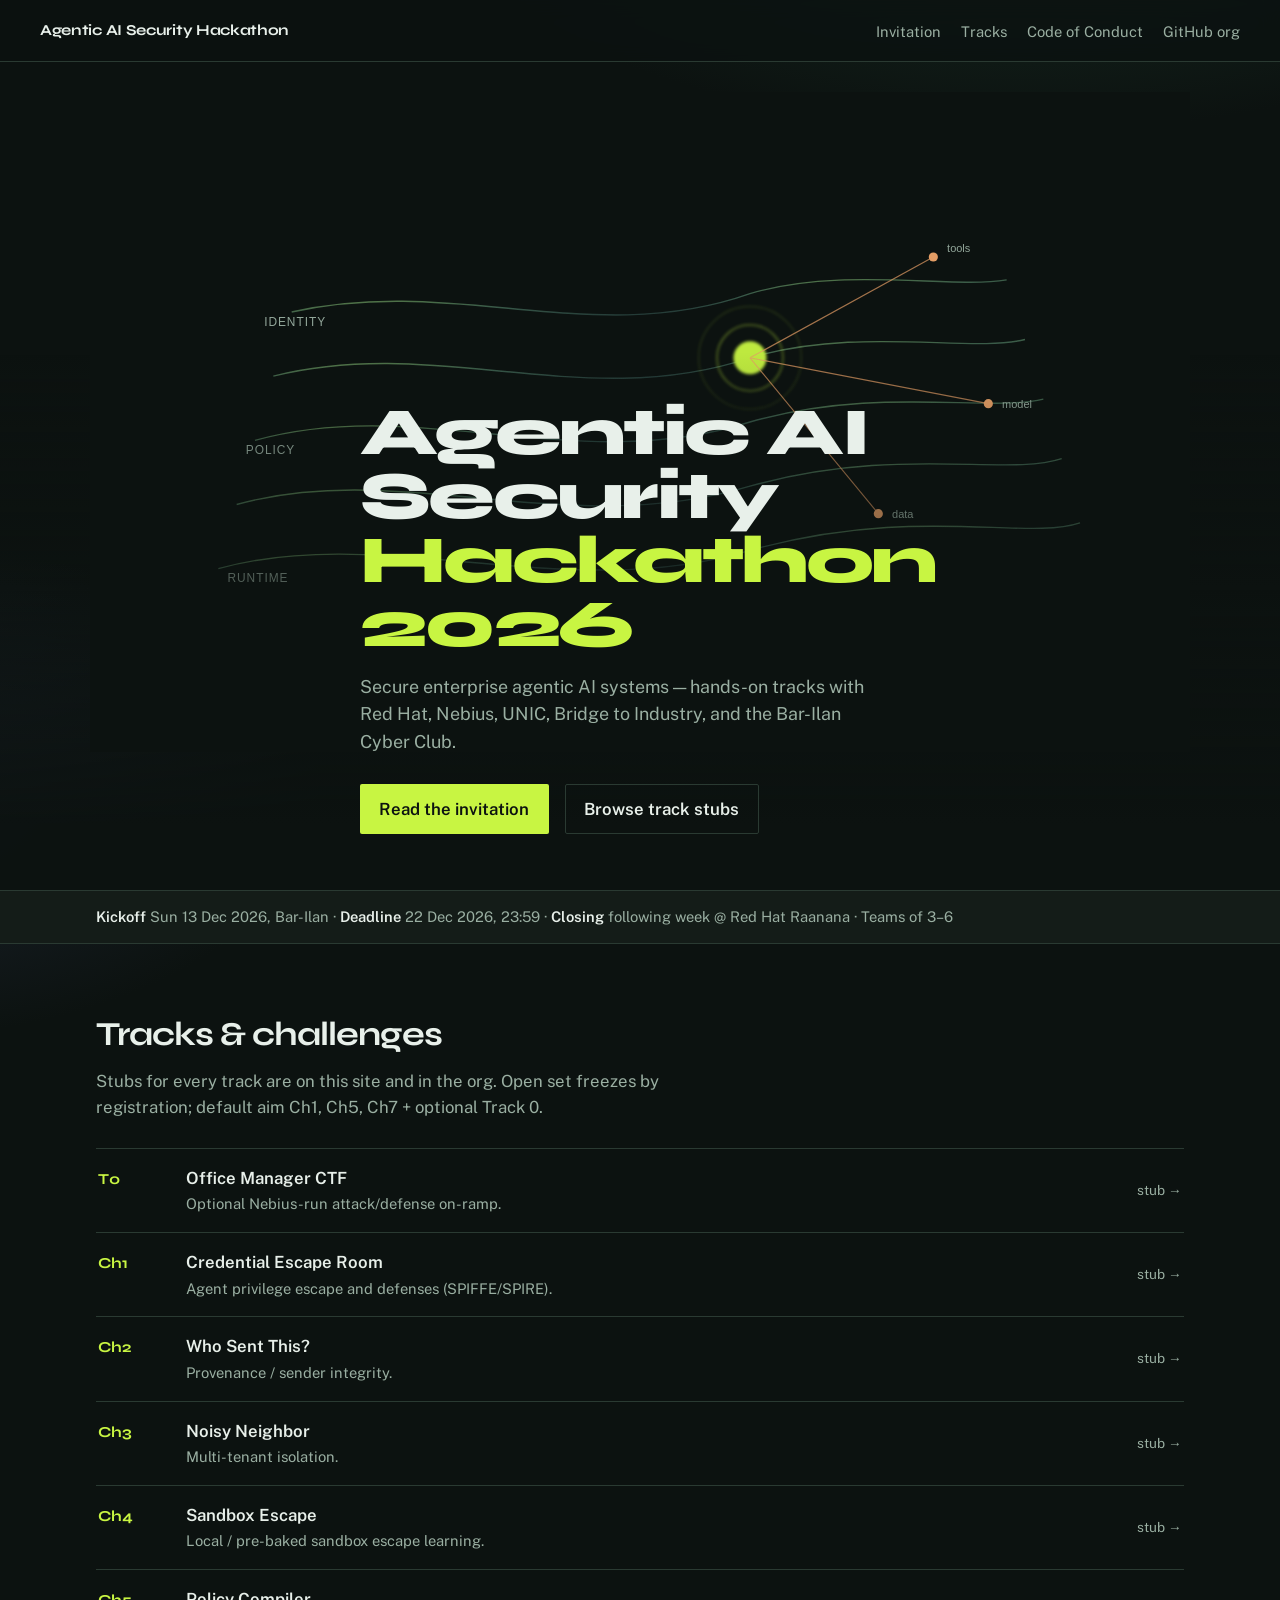
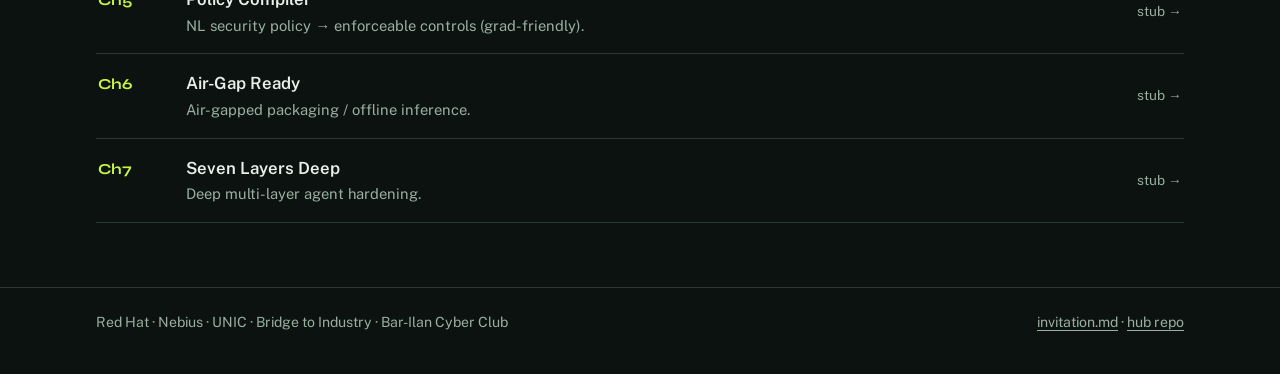
==== docs/index.html @ 709af09d "feat: add GitHub Pages landing for invite and track stubs Shareable docs/ site with invitation.md, a" ====
<!DOCTYPE html>
<html lang="en">
<head>
  <meta charset="utf-8">
  <meta name="viewport" content="width=device-width, initial-scale=1">
  <title>Agentic AI Security Hackathon 2026</title>
  <meta name="description" content="Kickoff 13 Dec 2026 · deadline 22 Dec · Red Hat + Nebius · Bar-Ilan. Invitation and challenge stubs.">
  <link rel="preconnect" href="https://fonts.googleapis.com">
  <link rel="preconnect" href="https://fonts.gstatic.com" crossorigin>
  <link href="https://fonts.googleapis.com/css2?family=Public+Sans:wght@400;600;700&family=Syne:wght@700;800&display=swap" rel="stylesheet">
  <link rel="stylesheet" href="assets/site.css">
</head>
<body>
  <nav class="site-nav" aria-label="Primary">
    <a class="brand" href="./">Agentic AI Security Hackathon</a>
    <ul class="links">
      <li><a href="invitation.html">Invitation</a></li>
      <li><a href="tracks/">Tracks</a></li>
      <li><a href="https://github.com/agentic-ai-security-il-2026/hackathon-hub/blob/main/CODE_OF_CONDUCT.md">Code of Conduct</a></li>
      <li><a href="https://github.com/agentic-ai-security-il-2026">GitHub org</a></li>
    </ul>
  </nav>

  <header class="hero">
    <div class="hero-visual" aria-hidden="true"></div>
    <div class="hero-copy wrap">
      <h1 class="hero-brand">Agentic AI<br>Security<span>Hackathon 2026</span></h1>
      <p class="hero-lead">Secure enterprise agentic AI systems — hands-on tracks with Red Hat, Nebius, UNIC, Bridge to Industry, and the Bar-Ilan Cyber Club.</p>
      <div class="cta-row">
        <a class="btn btn-primary" href="invitation.html">Read the invitation</a>
        <a class="btn btn-ghost" href="tracks/">Browse track stubs</a>
      </div>
    </div>
  </header>

  <div class="meta-strip">
    <div class="wrap">
      <strong>Kickoff</strong> Sun 13 Dec 2026, Bar-Ilan
      · <strong>Deadline</strong> 22 Dec 2026, 23:59
      · <strong>Closing</strong> following week @ Red Hat Raanana
      · Teams of 3–6
    </div>
  </div>

  <main>
    <section class="section wrap" id="tracks-preview" aria-labelledby="tracks-heading">
      <h2 id="tracks-heading">Tracks &amp; challenges</h2>
      <p class="lede">Stubs for every track are on this site and in the org. Open set freezes by registration; default aim Ch1, Ch5, Ch7 + optional Track 0.</p>
      <ul class="track-list">
        <li>
          <a href="tracks/?src=track0-office-manager.md">
            <span class="id">T0</span>
            <span>
              <span class="title">Office Manager CTF</span>
              <p class="blurb">Optional Nebius-run attack/defense on-ramp.</p>
            </span>
            <span class="go">stub →</span>
          </a>
        </li>
        <li>
          <a href="tracks/?src=starter-ch1-credential-escape.md">
            <span class="id">Ch1</span>
            <span>
              <span class="title">Credential Escape Room</span>
              <p class="blurb">Agent privilege escape and defenses (SPIFFE/SPIRE).</p>
            </span>
            <span class="go">stub →</span>
          </a>
        </li>
        <li>
          <a href="tracks/?src=starter-ch2-who-sent-this.md">
            <span class="id">Ch2</span>
            <span>
              <span class="title">Who Sent This?</span>
              <p class="blurb">Provenance / sender integrity.</p>
            </span>
            <span class="go">stub →</span>
          </a>
        </li>
        <li>
          <a href="tracks/?src=starter-ch3-noisy-neighbor.md">
            <span class="id">Ch3</span>
            <span>
              <span class="title">Noisy Neighbor</span>
              <p class="blurb">Multi-tenant isolation.</p>
            </span>
            <span class="go">stub →</span>
          </a>
        </li>
        <li>
          <a href="tracks/?src=starter-ch4-sandbox-escape.md">
            <span class="id">Ch4</span>
            <span>
              <span class="title">Sandbox Escape</span>
              <p class="blurb">Local / pre-baked sandbox escape learning.</p>
            </span>
            <span class="go">stub →</span>
          </a>
        </li>
        <li>
          <a href="tracks/?src=starter-ch5-policy-compiler.md">
            <span class="id">Ch5</span>
            <span>
              <span class="title">Policy Compiler</span>
              <p class="blurb">NL security policy → enforceable controls (grad-friendly).</p>
            </span>
            <span class="go">stub →</span>
          </a>
        </li>
        <li>
          <a href="tracks/?src=starter-ch6-air-gap-ready.md">
            <span class="id">Ch6</span>
            <span>
              <span class="title">Air-Gap Ready</span>
              <p class="blurb">Air-gapped packaging / offline inference.</p>
            </span>
            <span class="go">stub →</span>
          </a>
        </li>
        <li>
          <a href="tracks/?src=starter-ch7-seven-layers.md">
            <span class="id">Ch7</span>
            <span>
              <span class="title">Seven Layers Deep</span>
              <p class="blurb">Deep multi-layer agent hardening.</p>
            </span>
            <span class="go">stub →</span>
          </a>
        </li>
      </ul>
    </section>
  </main>

  <footer class="site-footer">
    <div class="wrap">
      <span>Red Hat · Nebius · UNIC · Bridge to Industry · Bar-Ilan Cyber Club</span>
      <span>
        <a href="invitation-en.md">invitation.md</a>
        ·
        <a href="https://github.com/agentic-ai-security-il-2026/hackathon-hub">hub repo</a>
      </span>
    </div>
  </footer>
</body>
</html>
---- docs/assets/site.css ----
:root {
  --bg: #0c1210;
  --bg-elev: #141c18;
  --ink: #e8f0ea;
  --muted: #9aafa2;
  --line: #2a3a32;
  --accent: #c8f542;
  --accent-ink: #0c1210;
  --warm: #f0a56a;
  --font-display: "Syne", "Segoe UI", sans-serif;
  --font-body: "Public Sans", "Segoe UI", sans-serif;
  --max: 68rem;
  --pad: clamp(1.25rem, 4vw, 2.5rem);
}

*,
*::before,
*::after {
  box-sizing: border-box;
}

html {
  scroll-behavior: smooth;
}

body {
  margin: 0;
  min-height: 100vh;
  font-family: var(--font-body);
  font-size: 1.05rem;
  line-height: 1.55;
  color: var(--ink);
  background:
    radial-gradient(1200px 600px at 80% -10%, #1a3328 0%, transparent 55%),
    radial-gradient(900px 500px at -10% 40%, #1c2430 0%, transparent 50%),
    var(--bg);
}

a {
  color: var(--accent);
  text-underline-offset: 0.18em;
}

a:hover {
  color: #e8ff8a;
}

img {
  max-width: 100%;
  display: block;
}

.wrap {
  width: min(var(--max), 100% - 2 * var(--pad));
  margin-inline: auto;
}

.site-nav {
  display: flex;
  flex-wrap: wrap;
  gap: 0.75rem 1.5rem;
  align-items: center;
  justify-content: space-between;
  padding: 1.1rem var(--pad);
  border-bottom: 1px solid var(--line);
  background: color-mix(in srgb, var(--bg) 82%, transparent);
  backdrop-filter: blur(10px);
  position: sticky;
  top: 0;
  z-index: 10;
}

.site-nav .brand {
  font-family: var(--font-display);
  font-weight: 700;
  letter-spacing: -0.02em;
  color: var(--ink);
  text-decoration: none;
  font-size: 0.95rem;
}

.site-nav .links {
  display: flex;
  flex-wrap: wrap;
  gap: 0.85rem 1.25rem;
  list-style: none;
  margin: 0;
  padding: 0;
}

.site-nav .links a {
  color: var(--muted);
  text-decoration: none;
  font-size: 0.92rem;
}

.site-nav .links a:hover,
.site-nav .links a[aria-current="page"] {
  color: var(--ink);
}

/* Hero: one composition */
.hero {
  position: relative;
  min-height: min(92vh, 52rem);
  display: grid;
  align-items: end;
  overflow: hidden;
  isolation: isolate;
}

.hero-visual {
  position: absolute;
  inset: 0;
  z-index: -1;
  background:
    linear-gradient(180deg, transparent 35%, var(--bg) 92%),
    url("hero.svg") center 18% / min(1100px, 140%) no-repeat;
  opacity: 0.95;
}

.hero-copy {
  padding: clamp(4rem, 12vh, 7rem) var(--pad) 3.5rem;
  max-width: 40rem;
  animation: rise 0.9s ease-out both;
}

.hero-brand {
  font-family: var(--font-display);
  font-weight: 800;
  font-size: clamp(2.4rem, 6.5vw, 4.2rem);
  line-height: 0.95;
  letter-spacing: -0.04em;
  margin: 0 0 1rem;
}

.hero-brand span {
  display: block;
  color: var(--accent);
}

.hero-lead {
  margin: 0 0 1.75rem;
  color: var(--muted);
  font-size: 1.12rem;
  max-width: 32rem;
}

.cta-row {
  display: flex;
  flex-wrap: wrap;
  gap: 0.75rem 1rem;
}

.btn {
  display: inline-flex;
  align-items: center;
  justify-content: center;
  gap: 0.4rem;
  padding: 0.7rem 1.15rem;
  border-radius: 2px;
  font-weight: 600;
  text-decoration: none;
  border: 1px solid transparent;
  transition: transform 0.2s ease, background 0.2s ease, border-color 0.2s ease;
}

.btn:hover {
  transform: translateY(-1px);
}

.btn-primary {
  background: var(--accent);
  color: var(--accent-ink);
}

.btn-primary:hover {
  color: var(--accent-ink);
  background: #e8ff8a;
}

.btn-ghost {
  border-color: var(--line);
  color: var(--ink);
  background: transparent;
}

.btn-ghost:hover {
  border-color: var(--muted);
  color: var(--ink);
}

.meta-strip {
  border-block: 1px solid var(--line);
  background: var(--bg-elev);
  padding: 0.9rem var(--pad);
  font-size: 0.92rem;
  color: var(--muted);
  animation: fade 1.1s ease-out both;
}

.meta-strip strong {
  color: var(--ink);
  font-weight: 600;
}

.section {
  padding: clamp(2.5rem, 6vw, 4rem) 0;
}

.section h2 {
  font-family: var(--font-display);
  font-size: clamp(1.6rem, 3vw, 2.1rem);
  letter-spacing: -0.03em;
  margin: 0 0 0.5rem;
}

.section .lede {
  margin: 0 0 1.75rem;
  color: var(--muted);
  max-width: 40rem;
}

.track-list {
  list-style: none;
  margin: 0;
  padding: 0;
  border-top: 1px solid var(--line);
}

.track-list li {
  border-bottom: 1px solid var(--line);
}

.track-list a {
  display: grid;
  grid-template-columns: 4.5rem 1fr auto;
  gap: 0.75rem 1rem;
  align-items: baseline;
  padding: 1rem 0.15rem;
  text-decoration: none;
  color: inherit;
  transition: background 0.2s ease;
}

.track-list a:hover {
  background: color-mix(in srgb, var(--accent) 6%, transparent);
}

.track-list .id {
  font-family: var(--font-display);
  font-weight: 700;
  color: var(--accent);
  font-size: 0.95rem;
}

.track-list .title {
  font-weight: 600;
}

.track-list .blurb {
  grid-column: 2;
  color: var(--muted);
  font-size: 0.92rem;
  margin: 0.15rem 0 0;
}

.track-list .go {
  color: var(--muted);
  font-size: 0.85rem;
  align-self: center;
}

.doc-page {
  padding: 2.5rem 0 4rem;
  animation: rise 0.55s ease-out both;
}

.doc-page .back {
  display: inline-block;
  margin-bottom: 1.25rem;
  color: var(--muted);
  text-decoration: none;
  font-size: 0.9rem;
}

.doc-page .back:hover {
  color: var(--accent);
}

#md-root {
  max-width: 46rem;
}

#md-root h1 {
  font-family: var(--font-display);
  font-size: clamp(1.8rem, 4vw, 2.6rem);
  letter-spacing: -0.03em;
  line-height: 1.1;
  margin: 0 0 1rem;
}

#md-root h2 {
  font-family: var(--font-display);
  font-size: 1.35rem;
  margin: 2rem 0 0.75rem;
  letter-spacing: -0.02em;
}

#md-root p,
#md-root li {
  color: color-mix(in srgb, var(--ink) 92%, var(--muted));
}

#md-root table {
  width: 100%;
  border-collapse: collapse;
  font-size: 0.95rem;
  margin: 1rem 0 1.5rem;
}

#md-root th,
#md-root td {
  border: 1px solid var(--line);
  padding: 0.55rem 0.7rem;
  text-align: left;
  vertical-align: top;
}

#md-root th {
  background: var(--bg-elev);
}

#md-root blockquote {
  margin: 1rem 0;
  padding: 0.6rem 1rem;
  border-left: 3px solid var(--warm);
  color: var(--muted);
  background: color-mix(in srgb, var(--warm) 8%, transparent);
}

#md-root hr {
  border: 0;
  border-top: 1px solid var(--line);
  margin: 1.75rem 0;
}

#md-root code {
  font-size: 0.9em;
  background: var(--bg-elev);
  padding: 0.1em 0.35em;
  border-radius: 2px;
}

.site-footer {
  border-top: 1px solid var(--line);
  padding: 1.5rem var(--pad) 2.5rem;
  color: var(--muted);
  font-size: 0.88rem;
}

.site-footer .wrap {
  display: flex;
  flex-wrap: wrap;
  gap: 0.75rem 1.5rem;
  justify-content: space-between;
}

.site-footer a {
  color: var(--muted);
}

.site-footer a:hover {
  color: var(--accent);
}

@keyframes rise {
  from {
    opacity: 0;
    transform: translateY(18px);
  }
  to {
    opacity: 1;
    transform: none;
  }
}

@keyframes fade {
  from {
    opacity: 0;
  }
  to {
    opacity: 1;
  }
}

@media (max-width: 640px) {
  .track-list a {
    grid-template-columns: 3.2rem 1fr;
  }

  .track-list .go {
    display: none;
  }

  .track-list .blurb {
    grid-column: 1 / -1;
  }
}
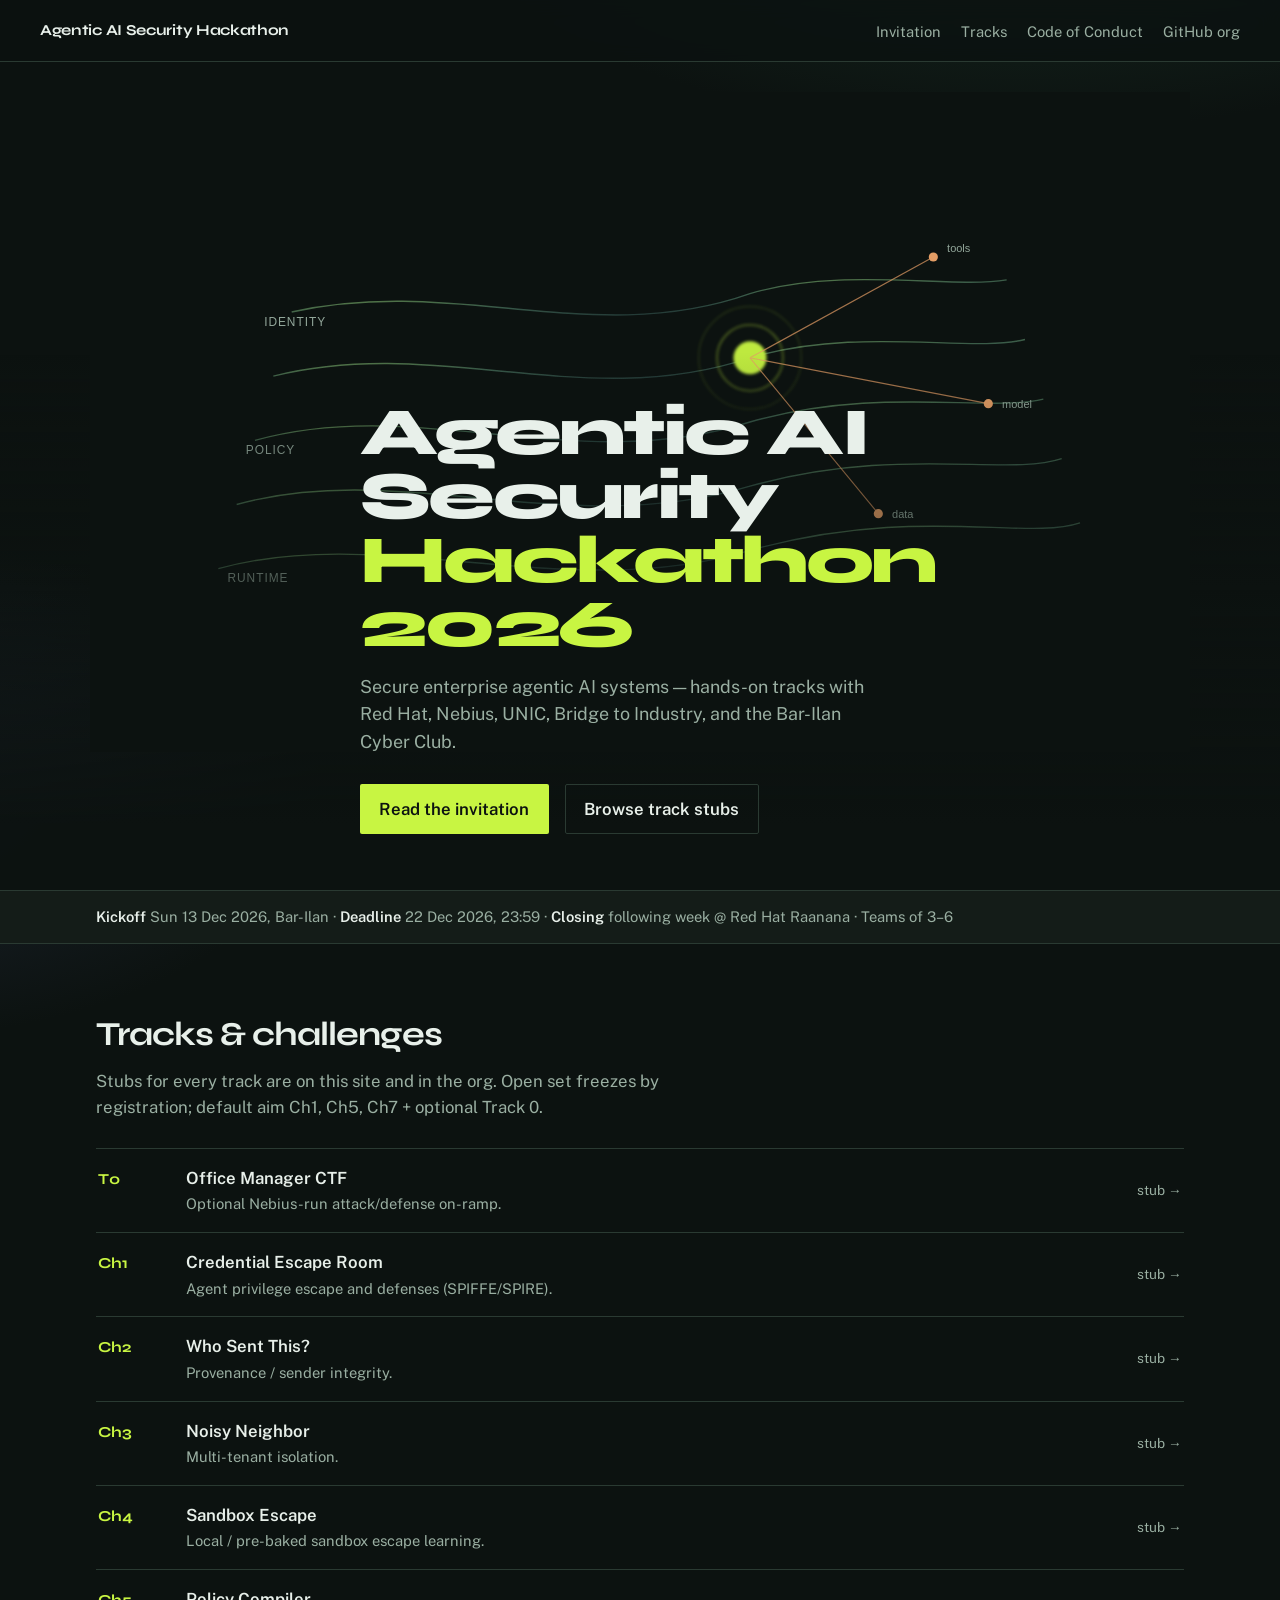
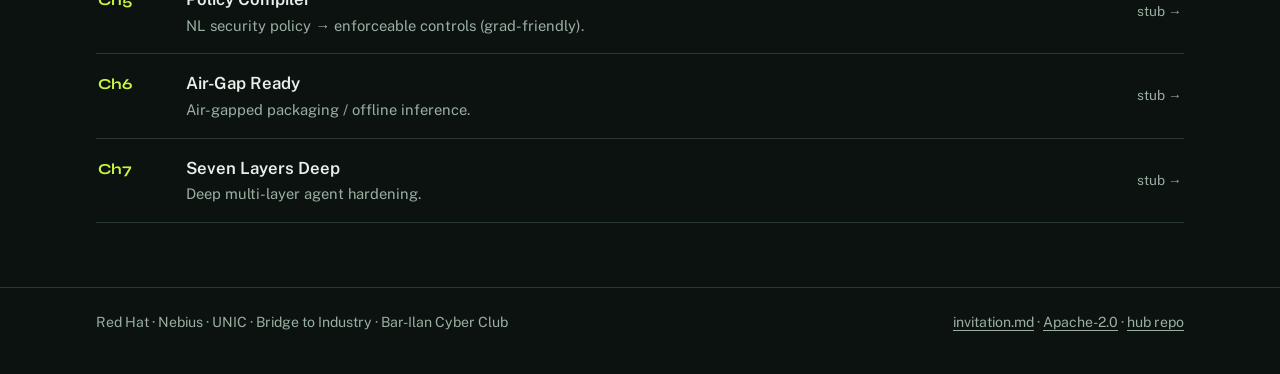
==== commit 392781ab: "chore: adopt full Apache-2.0 LICENSE for open org default" ====
--- a/docs/index.html
+++ b/docs/index.html
@@ -137,6 +137,8 @@
       <span>
         <a href="invitation-en.md">invitation.md</a>
         ·
+        <a href="https://github.com/agentic-ai-security-il-2026/hackathon-hub/blob/main/LICENSING.md">Apache-2.0</a>
+        ·
         <a href="https://github.com/agentic-ai-security-il-2026/hackathon-hub">hub repo</a>
       </span>
     </div>
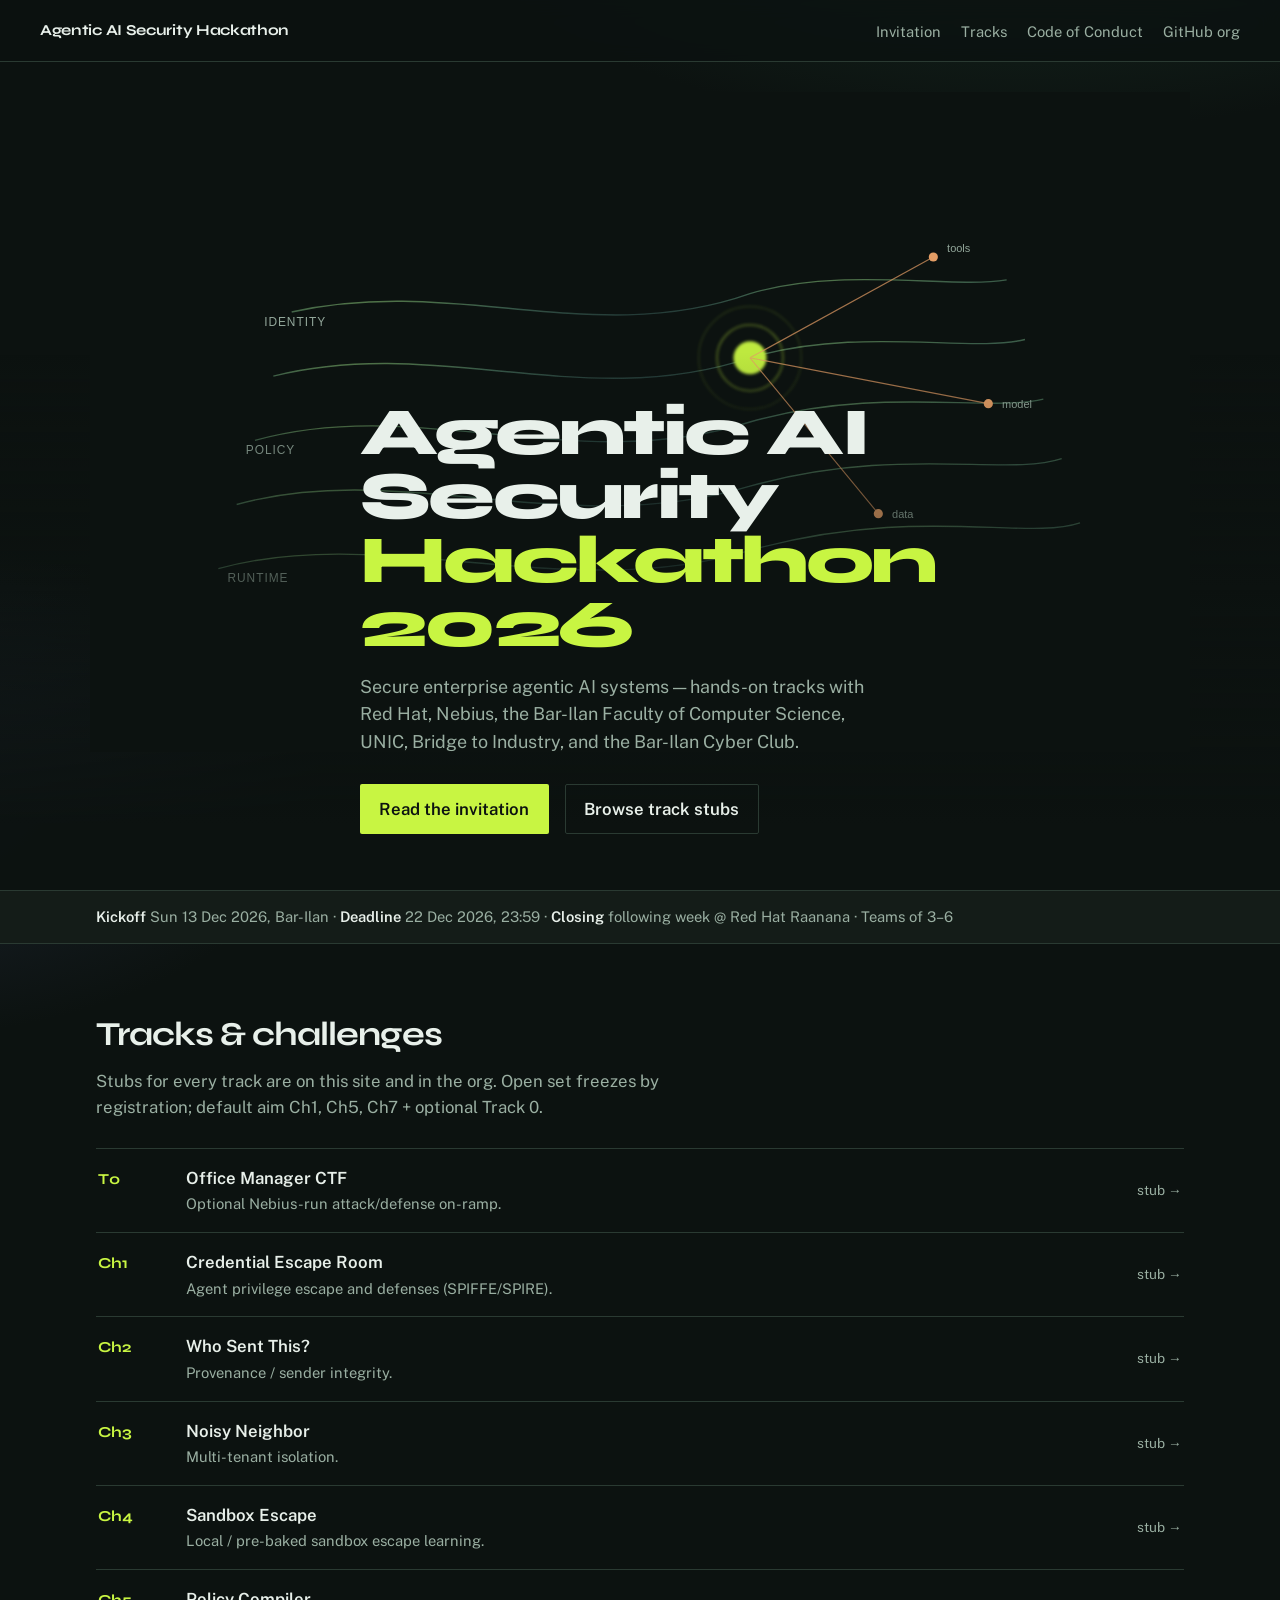
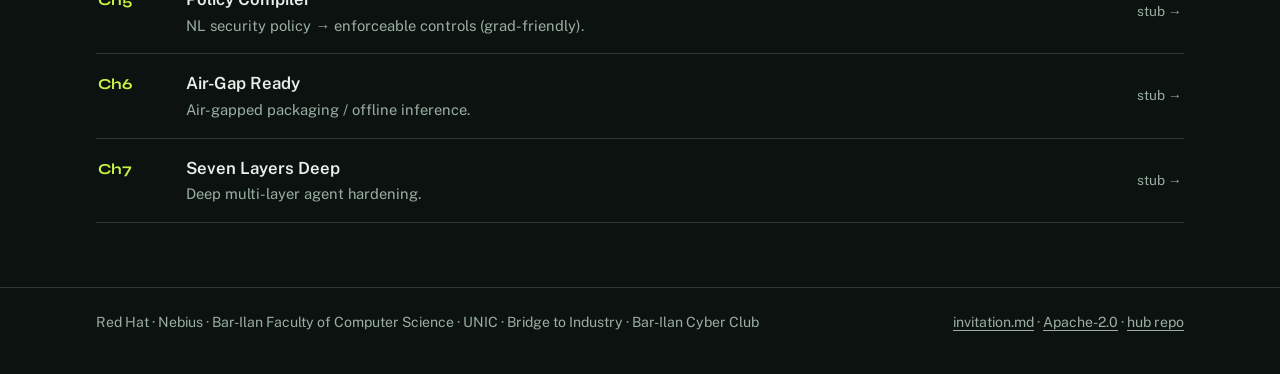
==== commit 6b5a6aec: "chore: rename org to biu-2026; add BIU CS faculty partner" ====
--- a/docs/index.html
+++ b/docs/index.html
@@ -1,147 +1,147 @@
-<!DOCTYPE html>
-<html lang="en">
-<head>
-  <meta charset="utf-8">
-  <meta name="viewport" content="width=device-width, initial-scale=1">
-  <title>Agentic AI Security Hackathon 2026</title>
-  <meta name="description" content="Kickoff 13 Dec 2026 · deadline 22 Dec · Red Hat + Nebius · Bar-Ilan. Invitation and challenge stubs.">
-  <link rel="preconnect" href="https://fonts.googleapis.com">
-  <link rel="preconnect" href="https://fonts.gstatic.com" crossorigin>
-  <link href="https://fonts.googleapis.com/css2?family=Public+Sans:wght@400;600;700&family=Syne:wght@700;800&display=swap" rel="stylesheet">
-  <link rel="stylesheet" href="assets/site.css">
-</head>
-<body>
-  <nav class="site-nav" aria-label="Primary">
-    <a class="brand" href="./">Agentic AI Security Hackathon</a>
-    <ul class="links">
-      <li><a href="invitation.html">Invitation</a></li>
-      <li><a href="tracks/">Tracks</a></li>
-      <li><a href="https://github.com/agentic-ai-security-il-2026/hackathon-hub/blob/main/CODE_OF_CONDUCT.md">Code of Conduct</a></li>
-      <li><a href="https://github.com/agentic-ai-security-il-2026">GitHub org</a></li>
-    </ul>
-  </nav>
-
-  <header class="hero">
-    <div class="hero-visual" aria-hidden="true"></div>
-    <div class="hero-copy wrap">
-      <h1 class="hero-brand">Agentic AI<br>Security<span>Hackathon 2026</span></h1>
-      <p class="hero-lead">Secure enterprise agentic AI systems — hands-on tracks with Red Hat, Nebius, UNIC, Bridge to Industry, and the Bar-Ilan Cyber Club.</p>
-      <div class="cta-row">
-        <a class="btn btn-primary" href="invitation.html">Read the invitation</a>
-        <a class="btn btn-ghost" href="tracks/">Browse track stubs</a>
-      </div>
-    </div>
-  </header>
-
-  <div class="meta-strip">
-    <div class="wrap">
-      <strong>Kickoff</strong> Sun 13 Dec 2026, Bar-Ilan
-      · <strong>Deadline</strong> 22 Dec 2026, 23:59
-      · <strong>Closing</strong> following week @ Red Hat Raanana
-      · Teams of 3–6
-    </div>
-  </div>
-
-  <main>
-    <section class="section wrap" id="tracks-preview" aria-labelledby="tracks-heading">
-      <h2 id="tracks-heading">Tracks &amp; challenges</h2>
-      <p class="lede">Stubs for every track are on this site and in the org. Open set freezes by registration; default aim Ch1, Ch5, Ch7 + optional Track 0.</p>
-      <ul class="track-list">
-        <li>
-          <a href="tracks/?src=track0-office-manager.md">
-            <span class="id">T0</span>
-            <span>
-              <span class="title">Office Manager CTF</span>
-              <p class="blurb">Optional Nebius-run attack/defense on-ramp.</p>
-            </span>
-            <span class="go">stub →</span>
-          </a>
-        </li>
-        <li>
-          <a href="tracks/?src=starter-ch1-credential-escape.md">
-            <span class="id">Ch1</span>
-            <span>
-              <span class="title">Credential Escape Room</span>
-              <p class="blurb">Agent privilege escape and defenses (SPIFFE/SPIRE).</p>
-            </span>
-            <span class="go">stub →</span>
-          </a>
-        </li>
-        <li>
-          <a href="tracks/?src=starter-ch2-who-sent-this.md">
-            <span class="id">Ch2</span>
-            <span>
-              <span class="title">Who Sent This?</span>
-              <p class="blurb">Provenance / sender integrity.</p>
-            </span>
-            <span class="go">stub →</span>
-          </a>
-        </li>
-        <li>
-          <a href="tracks/?src=starter-ch3-noisy-neighbor.md">
-            <span class="id">Ch3</span>
-            <span>
-              <span class="title">Noisy Neighbor</span>
-              <p class="blurb">Multi-tenant isolation.</p>
-            </span>
-            <span class="go">stub →</span>
-          </a>
-        </li>
-        <li>
-          <a href="tracks/?src=starter-ch4-sandbox-escape.md">
-            <span class="id">Ch4</span>
-            <span>
-              <span class="title">Sandbox Escape</span>
-              <p class="blurb">Local / pre-baked sandbox escape learning.</p>
-            </span>
-            <span class="go">stub →</span>
-          </a>
-        </li>
-        <li>
-          <a href="tracks/?src=starter-ch5-policy-compiler.md">
-            <span class="id">Ch5</span>
-            <span>
-              <span class="title">Policy Compiler</span>
-              <p class="blurb">NL security policy → enforceable controls (grad-friendly).</p>
-            </span>
-            <span class="go">stub →</span>
-          </a>
-        </li>
-        <li>
-          <a href="tracks/?src=starter-ch6-air-gap-ready.md">
-            <span class="id">Ch6</span>
-            <span>
-              <span class="title">Air-Gap Ready</span>
-              <p class="blurb">Air-gapped packaging / offline inference.</p>
-            </span>
-            <span class="go">stub →</span>
-          </a>
-        </li>
-        <li>
-          <a href="tracks/?src=starter-ch7-seven-layers.md">
-            <span class="id">Ch7</span>
-            <span>
-              <span class="title">Seven Layers Deep</span>
-              <p class="blurb">Deep multi-layer agent hardening.</p>
-            </span>
-            <span class="go">stub →</span>
-          </a>
-        </li>
-      </ul>
-    </section>
-  </main>
-
-  <footer class="site-footer">
-    <div class="wrap">
-      <span>Red Hat · Nebius · UNIC · Bridge to Industry · Bar-Ilan Cyber Club</span>
-      <span>
-        <a href="invitation-en.md">invitation.md</a>
-        ·
-        <a href="https://github.com/agentic-ai-security-il-2026/hackathon-hub/blob/main/LICENSING.md">Apache-2.0</a>
-        ·
-        <a href="https://github.com/agentic-ai-security-il-2026/hackathon-hub">hub repo</a>
-      </span>
-    </div>
-  </footer>
-</body>
-</html>
+<!DOCTYPE html>
+<html lang="en">
+<head>
+  <meta charset="utf-8">
+  <meta name="viewport" content="width=device-width, initial-scale=1">
+  <title>Agentic AI Security Hackathon 2026</title>
+  <meta name="description" content="Kickoff 13 Dec 2026 · deadline 22 Dec · Red Hat + Nebius · Bar-Ilan. Invitation and challenge stubs.">
+  <link rel="preconnect" href="https://fonts.googleapis.com">
+  <link rel="preconnect" href="https://fonts.gstatic.com" crossorigin>
+  <link href="https://fonts.googleapis.com/css2?family=Public+Sans:wght@400;600;700&family=Syne:wght@700;800&display=swap" rel="stylesheet">
+  <link rel="stylesheet" href="assets/site.css">
+</head>
+<body>
+  <nav class="site-nav" aria-label="Primary">
+    <a class="brand" href="./">Agentic AI Security Hackathon</a>
+    <ul class="links">
+      <li><a href="invitation.html">Invitation</a></li>
+      <li><a href="tracks/">Tracks</a></li>
+      <li><a href="https://github.com/agentic-ai-security-biu-2026/hackathon-hub/blob/main/CODE_OF_CONDUCT.md">Code of Conduct</a></li>
+      <li><a href="https://github.com/agentic-ai-security-biu-2026">GitHub org</a></li>
+    </ul>
+  </nav>
+
+  <header class="hero">
+    <div class="hero-visual" aria-hidden="true"></div>
+    <div class="hero-copy wrap">
+      <h1 class="hero-brand">Agentic AI<br>Security<span>Hackathon 2026</span></h1>
+      <p class="hero-lead">Secure enterprise agentic AI systems — hands-on tracks with Red Hat, Nebius, the Bar-Ilan Faculty of Computer Science, UNIC, Bridge to Industry, and the Bar-Ilan Cyber Club.</p>
+      <div class="cta-row">
+        <a class="btn btn-primary" href="invitation.html">Read the invitation</a>
+        <a class="btn btn-ghost" href="tracks/">Browse track stubs</a>
+      </div>
+    </div>
+  </header>
+
+  <div class="meta-strip">
+    <div class="wrap">
+      <strong>Kickoff</strong> Sun 13 Dec 2026, Bar-Ilan
+      · <strong>Deadline</strong> 22 Dec 2026, 23:59
+      · <strong>Closing</strong> following week @ Red Hat Raanana
+      · Teams of 3–6
+    </div>
+  </div>
+
+  <main>
+    <section class="section wrap" id="tracks-preview" aria-labelledby="tracks-heading">
+      <h2 id="tracks-heading">Tracks &amp; challenges</h2>
+      <p class="lede">Stubs for every track are on this site and in the org. Open set freezes by registration; default aim Ch1, Ch5, Ch7 + optional Track 0.</p>
+      <ul class="track-list">
+        <li>
+          <a href="tracks/?src=track0-office-manager.md">
+            <span class="id">T0</span>
+            <span>
+              <span class="title">Office Manager CTF</span>
+              <p class="blurb">Optional Nebius-run attack/defense on-ramp.</p>
+            </span>
+            <span class="go">stub →</span>
+          </a>
+        </li>
+        <li>
+          <a href="tracks/?src=starter-ch1-credential-escape.md">
+            <span class="id">Ch1</span>
+            <span>
+              <span class="title">Credential Escape Room</span>
+              <p class="blurb">Agent privilege escape and defenses (SPIFFE/SPIRE).</p>
+            </span>
+            <span class="go">stub →</span>
+          </a>
+        </li>
+        <li>
+          <a href="tracks/?src=starter-ch2-who-sent-this.md">
+            <span class="id">Ch2</span>
+            <span>
+              <span class="title">Who Sent This?</span>
+              <p class="blurb">Provenance / sender integrity.</p>
+            </span>
+            <span class="go">stub →</span>
+          </a>
+        </li>
+        <li>
+          <a href="tracks/?src=starter-ch3-noisy-neighbor.md">
+            <span class="id">Ch3</span>
+            <span>
+              <span class="title">Noisy Neighbor</span>
+              <p class="blurb">Multi-tenant isolation.</p>
+            </span>
+            <span class="go">stub →</span>
+          </a>
+        </li>
+        <li>
+          <a href="tracks/?src=starter-ch4-sandbox-escape.md">
+            <span class="id">Ch4</span>
+            <span>
+              <span class="title">Sandbox Escape</span>
+              <p class="blurb">Local / pre-baked sandbox escape learning.</p>
+            </span>
+            <span class="go">stub →</span>
+          </a>
+        </li>
+        <li>
+          <a href="tracks/?src=starter-ch5-policy-compiler.md">
+            <span class="id">Ch5</span>
+            <span>
+              <span class="title">Policy Compiler</span>
+              <p class="blurb">NL security policy → enforceable controls (grad-friendly).</p>
+            </span>
+            <span class="go">stub →</span>
+          </a>
+        </li>
+        <li>
+          <a href="tracks/?src=starter-ch6-air-gap-ready.md">
+            <span class="id">Ch6</span>
+            <span>
+              <span class="title">Air-Gap Ready</span>
+              <p class="blurb">Air-gapped packaging / offline inference.</p>
+            </span>
+            <span class="go">stub →</span>
+          </a>
+        </li>
+        <li>
+          <a href="tracks/?src=starter-ch7-seven-layers.md">
+            <span class="id">Ch7</span>
+            <span>
+              <span class="title">Seven Layers Deep</span>
+              <p class="blurb">Deep multi-layer agent hardening.</p>
+            </span>
+            <span class="go">stub →</span>
+          </a>
+        </li>
+      </ul>
+    </section>
+  </main>
+
+  <footer class="site-footer">
+    <div class="wrap">
+      <span>Red Hat · Nebius · Bar-Ilan Faculty of Computer Science · UNIC · Bridge to Industry · Bar-Ilan Cyber Club</span>
+      <span>
+        <a href="invitation-en.md">invitation.md</a>
+        ·
+        <a href="https://github.com/agentic-ai-security-biu-2026/hackathon-hub/blob/main/LICENSING.md">Apache-2.0</a>
+        ·
+        <a href="https://github.com/agentic-ai-security-biu-2026/hackathon-hub">hub repo</a>
+      </span>
+    </div>
+  </footer>
+</body>
+</html>
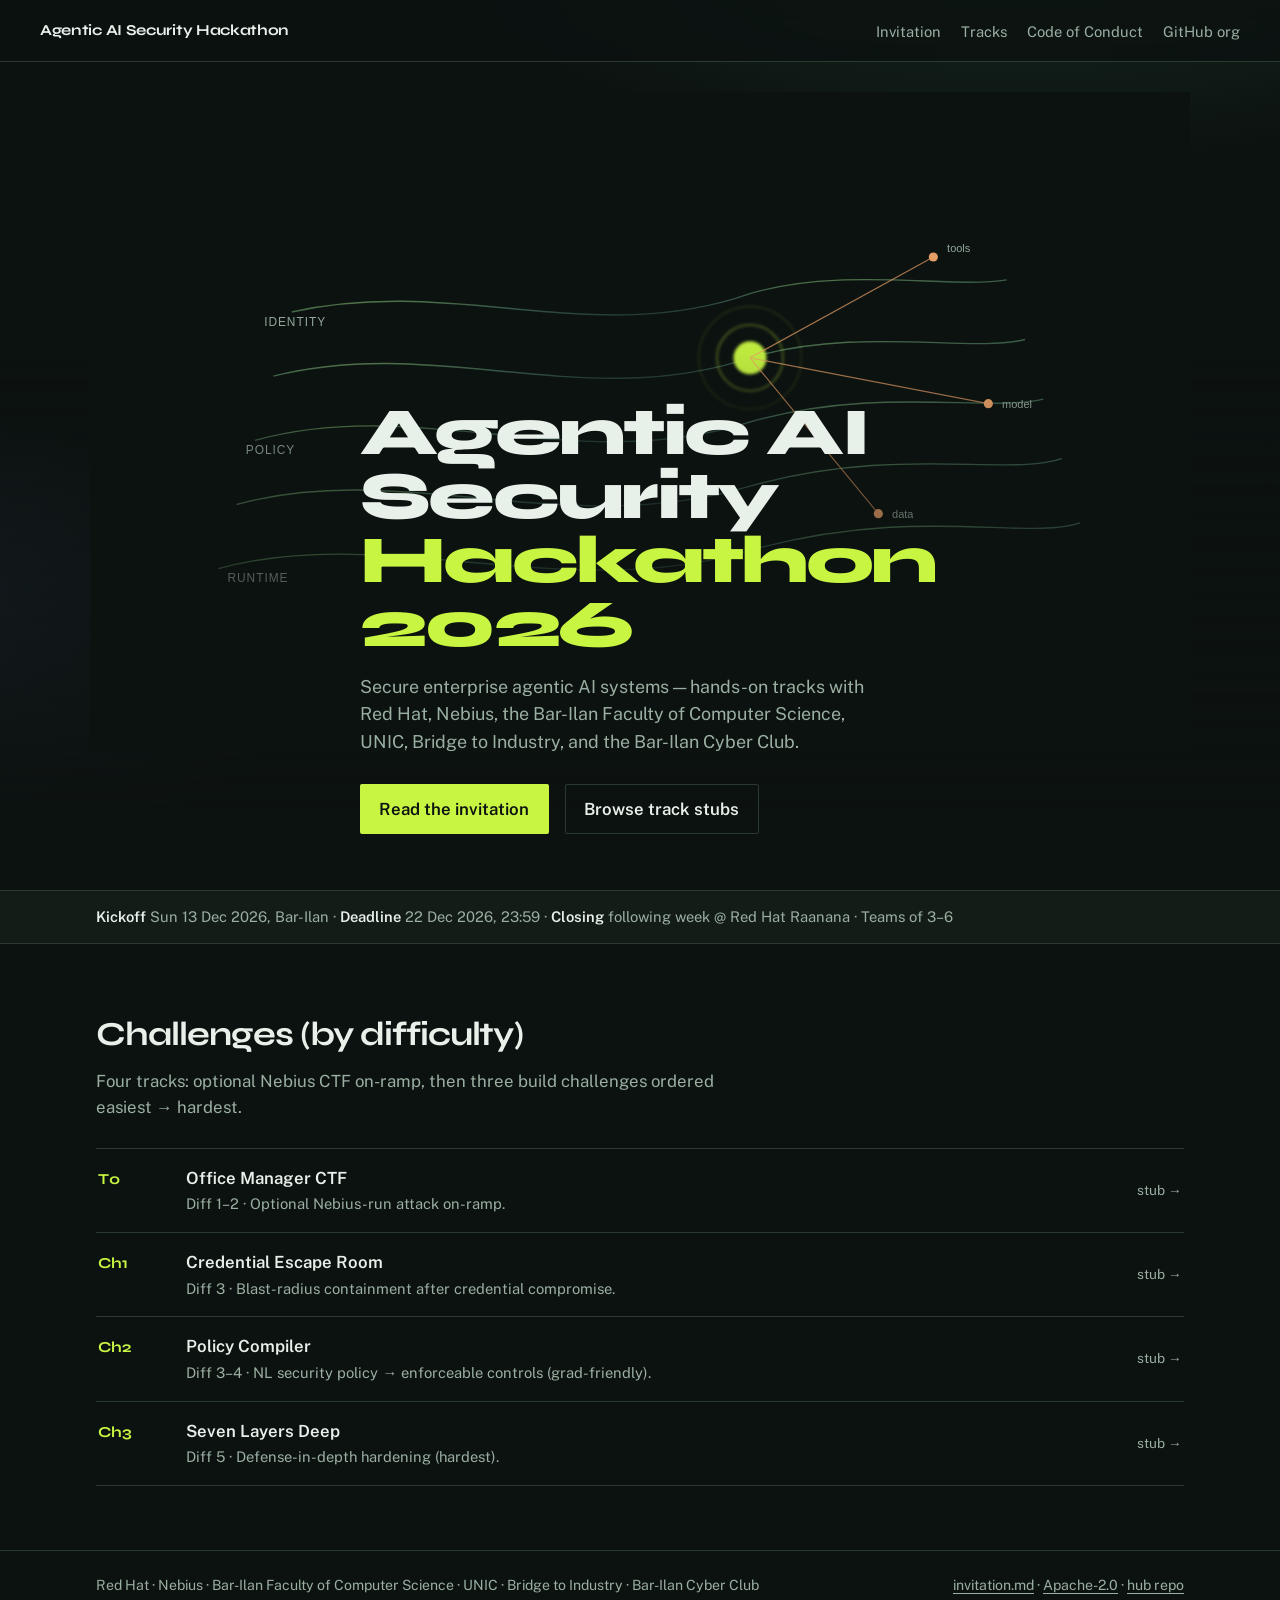
==== commit bc35ef8b: "chore: keep four challenges; renumber by difficulty (T0, Ch1–Ch3)" ====
--- a/docs/index.html
+++ b/docs/index.html
@@ -44,15 +44,15 @@
 
   <main>
     <section class="section wrap" id="tracks-preview" aria-labelledby="tracks-heading">
-      <h2 id="tracks-heading">Tracks &amp; challenges</h2>
-      <p class="lede">Stubs for every track are on this site and in the org. Open set freezes by registration; default aim Ch1, Ch5, Ch7 + optional Track 0.</p>
+      <h2 id="tracks-heading">Challenges (by difficulty)</h2>
+      <p class="lede">Four tracks: optional Nebius CTF on-ramp, then three build challenges ordered easiest → hardest.</p>
       <ul class="track-list">
         <li>
           <a href="tracks/?src=track0-office-manager.md">
             <span class="id">T0</span>
             <span>
               <span class="title">Office Manager CTF</span>
-              <p class="blurb">Optional Nebius-run attack/defense on-ramp.</p>
+              <p class="blurb">Diff 1–2 · Optional Nebius-run attack on-ramp.</p>
             </span>
             <span class="go">stub →</span>
           </a>
@@ -62,67 +62,27 @@
             <span class="id">Ch1</span>
             <span>
               <span class="title">Credential Escape Room</span>
-              <p class="blurb">Agent privilege escape and defenses (SPIFFE/SPIRE).</p>
+              <p class="blurb">Diff 3 · Blast-radius containment after credential compromise.</p>
             </span>
             <span class="go">stub →</span>
           </a>
         </li>
         <li>
-          <a href="tracks/?src=starter-ch2-who-sent-this.md">
+          <a href="tracks/?src=starter-ch2-policy-compiler.md">
             <span class="id">Ch2</span>
             <span>
-              <span class="title">Who Sent This?</span>
-              <p class="blurb">Provenance / sender integrity.</p>
+              <span class="title">Policy Compiler</span>
+              <p class="blurb">Diff 3–4 · NL security policy → enforceable controls (grad-friendly).</p>
             </span>
             <span class="go">stub →</span>
           </a>
         </li>
         <li>
-          <a href="tracks/?src=starter-ch3-noisy-neighbor.md">
+          <a href="tracks/?src=starter-ch3-seven-layers.md">
             <span class="id">Ch3</span>
             <span>
-              <span class="title">Noisy Neighbor</span>
-              <p class="blurb">Multi-tenant isolation.</p>
-            </span>
-            <span class="go">stub →</span>
-          </a>
-        </li>
-        <li>
-          <a href="tracks/?src=starter-ch4-sandbox-escape.md">
-            <span class="id">Ch4</span>
-            <span>
-              <span class="title">Sandbox Escape</span>
-              <p class="blurb">Local / pre-baked sandbox escape learning.</p>
-            </span>
-            <span class="go">stub →</span>
-          </a>
-        </li>
-        <li>
-          <a href="tracks/?src=starter-ch5-policy-compiler.md">
-            <span class="id">Ch5</span>
-            <span>
-              <span class="title">Policy Compiler</span>
-              <p class="blurb">NL security policy → enforceable controls (grad-friendly).</p>
-            </span>
-            <span class="go">stub →</span>
-          </a>
-        </li>
-        <li>
-          <a href="tracks/?src=starter-ch6-air-gap-ready.md">
-            <span class="id">Ch6</span>
-            <span>
-              <span class="title">Air-Gap Ready</span>
-              <p class="blurb">Air-gapped packaging / offline inference.</p>
-            </span>
-            <span class="go">stub →</span>
-          </a>
-        </li>
-        <li>
-          <a href="tracks/?src=starter-ch7-seven-layers.md">
-            <span class="id">Ch7</span>
-            <span>
               <span class="title">Seven Layers Deep</span>
-              <p class="blurb">Deep multi-layer agent hardening.</p>
+              <p class="blurb">Diff 5 · Defense-in-depth hardening (hardest).</p>
             </span>
             <span class="go">stub →</span>
           </a>
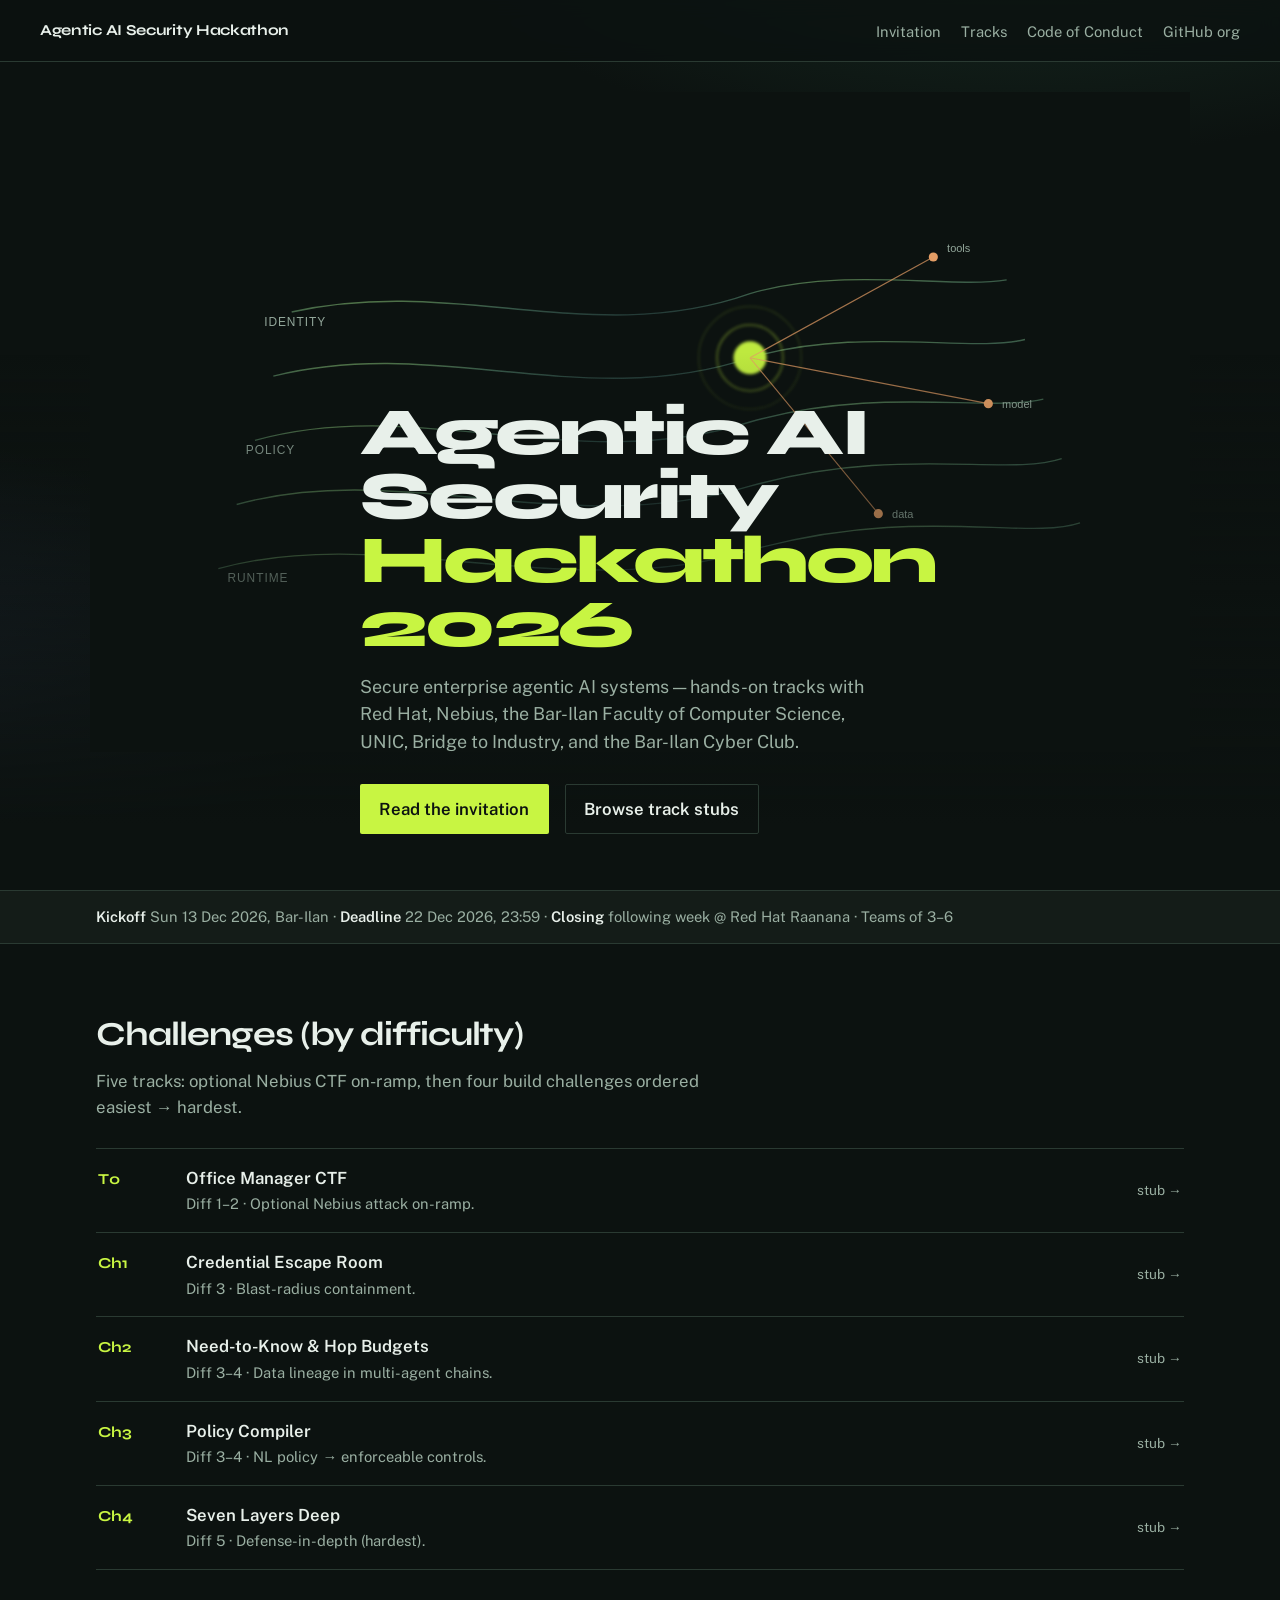
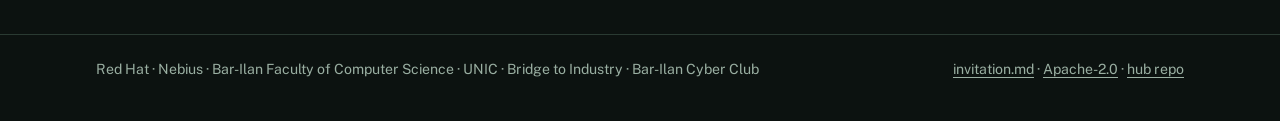
==== commit ff7b84dd: "docs: five-challenge set with hop-budgets; hub mirrors" ====
--- a/docs/index.html
+++ b/docs/index.html
@@ -45,14 +45,14 @@
   <main>
     <section class="section wrap" id="tracks-preview" aria-labelledby="tracks-heading">
       <h2 id="tracks-heading">Challenges (by difficulty)</h2>
-      <p class="lede">Four tracks: optional Nebius CTF on-ramp, then three build challenges ordered easiest → hardest.</p>
+      <p class="lede">Five tracks: optional Nebius CTF on-ramp, then four build challenges ordered easiest → hardest.</p>
       <ul class="track-list">
         <li>
           <a href="tracks/?src=track0-office-manager.md">
             <span class="id">T0</span>
             <span>
               <span class="title">Office Manager CTF</span>
-              <p class="blurb">Diff 1–2 · Optional Nebius-run attack on-ramp.</p>
+              <p class="blurb">Diff 1–2 · Optional Nebius attack on-ramp.</p>
             </span>
             <span class="go">stub →</span>
           </a>
@@ -62,27 +62,37 @@
             <span class="id">Ch1</span>
             <span>
               <span class="title">Credential Escape Room</span>
-              <p class="blurb">Diff 3 · Blast-radius containment after credential compromise.</p>
+              <p class="blurb">Diff 3 · Blast-radius containment.</p>
             </span>
             <span class="go">stub →</span>
           </a>
         </li>
         <li>
-          <a href="tracks/?src=starter-ch2-policy-compiler.md">
+          <a href="tracks/?src=starter-ch2-hop-budgets.md">
             <span class="id">Ch2</span>
             <span>
-              <span class="title">Policy Compiler</span>
-              <p class="blurb">Diff 3–4 · NL security policy → enforceable controls (grad-friendly).</p>
+              <span class="title">Need-to-Know &amp; Hop Budgets</span>
+              <p class="blurb">Diff 3–4 · Data lineage in multi-agent chains.</p>
             </span>
             <span class="go">stub →</span>
           </a>
         </li>
         <li>
-          <a href="tracks/?src=starter-ch3-seven-layers.md">
+          <a href="tracks/?src=starter-ch3-policy-compiler.md">
             <span class="id">Ch3</span>
             <span>
+              <span class="title">Policy Compiler</span>
+              <p class="blurb">Diff 3–4 · NL policy → enforceable controls.</p>
+            </span>
+            <span class="go">stub →</span>
+          </a>
+        </li>
+        <li>
+          <a href="tracks/?src=starter-ch4-seven-layers.md">
+            <span class="id">Ch4</span>
+            <span>
               <span class="title">Seven Layers Deep</span>
-              <p class="blurb">Diff 5 · Defense-in-depth hardening (hardest).</p>
+              <p class="blurb">Diff 5 · Defense-in-depth (hardest).</p>
             </span>
             <span class="go">stub →</span>
           </a>
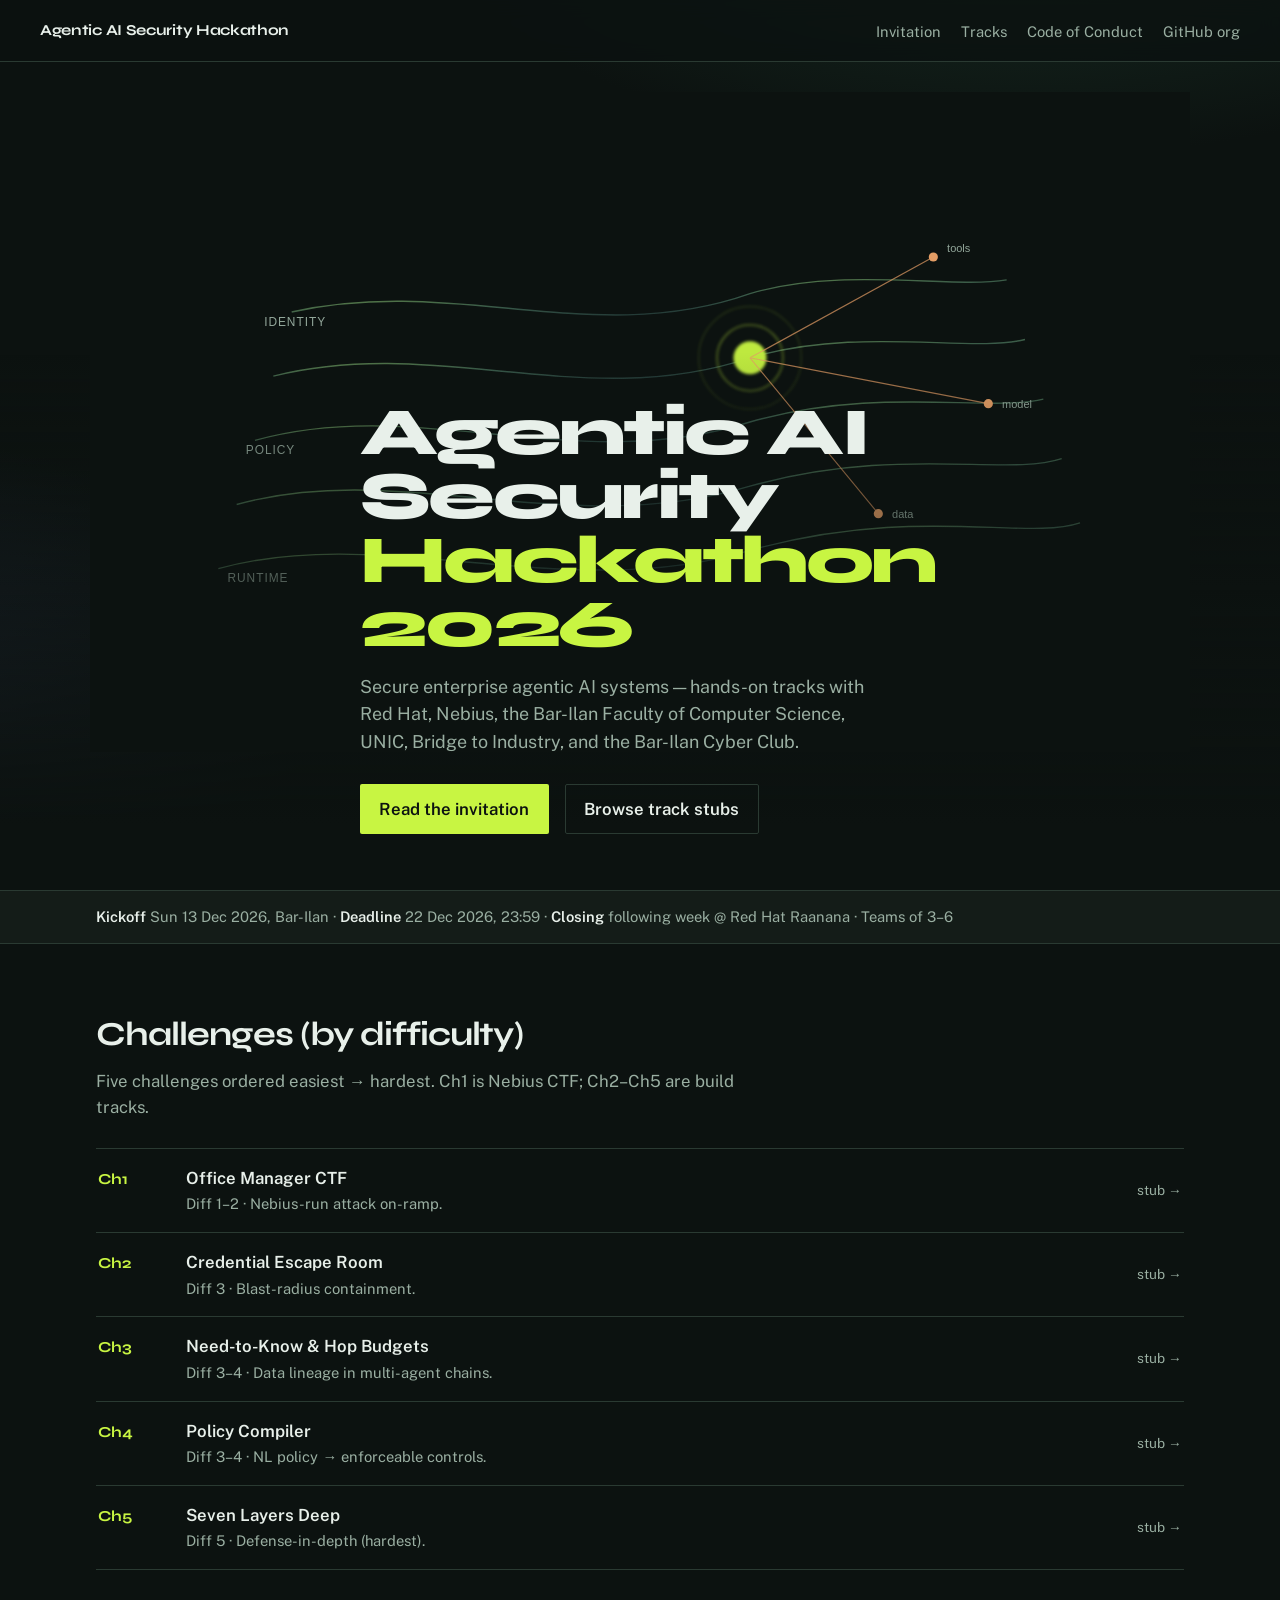
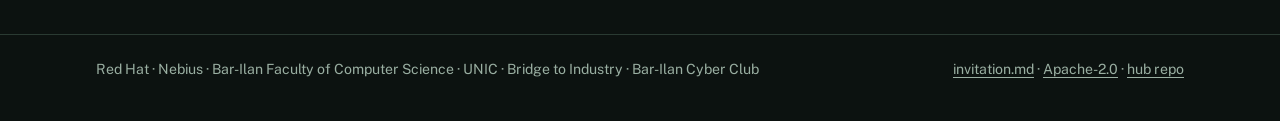
==== commit 80600558: "chore: renumber challenges — Office Manager is Ch1; Ch2–Ch5 shift" ====
--- a/docs/index.html
+++ b/docs/index.html
@@ -45,21 +45,21 @@
   <main>
     <section class="section wrap" id="tracks-preview" aria-labelledby="tracks-heading">
       <h2 id="tracks-heading">Challenges (by difficulty)</h2>
-      <p class="lede">Five tracks: optional Nebius CTF on-ramp, then four build challenges ordered easiest → hardest.</p>
+      <p class="lede">Five challenges ordered easiest → hardest. Ch1 is Nebius CTF; Ch2–Ch5 are build tracks.</p>
       <ul class="track-list">
         <li>
-          <a href="tracks/?src=track0-office-manager.md">
-            <span class="id">T0</span>
+          <a href="tracks/?src=starter-ch1-office-manager.md">
+            <span class="id">Ch1</span>
             <span>
               <span class="title">Office Manager CTF</span>
-              <p class="blurb">Diff 1–2 · Optional Nebius attack on-ramp.</p>
+              <p class="blurb">Diff 1–2 · Nebius-run attack on-ramp.</p>
             </span>
             <span class="go">stub →</span>
           </a>
         </li>
         <li>
-          <a href="tracks/?src=starter-ch1-credential-escape.md">
-            <span class="id">Ch1</span>
+          <a href="tracks/?src=starter-ch2-credential-escape.md">
+            <span class="id">Ch2</span>
             <span>
               <span class="title">Credential Escape Room</span>
               <p class="blurb">Diff 3 · Blast-radius containment.</p>
@@ -68,8 +68,8 @@
           </a>
         </li>
         <li>
-          <a href="tracks/?src=starter-ch2-hop-budgets.md">
-            <span class="id">Ch2</span>
+          <a href="tracks/?src=starter-ch3-hop-budgets.md">
+            <span class="id">Ch3</span>
             <span>
               <span class="title">Need-to-Know &amp; Hop Budgets</span>
               <p class="blurb">Diff 3–4 · Data lineage in multi-agent chains.</p>
@@ -78,8 +78,8 @@
           </a>
         </li>
         <li>
-          <a href="tracks/?src=starter-ch3-policy-compiler.md">
-            <span class="id">Ch3</span>
+          <a href="tracks/?src=starter-ch4-policy-compiler.md">
+            <span class="id">Ch4</span>
             <span>
               <span class="title">Policy Compiler</span>
               <p class="blurb">Diff 3–4 · NL policy → enforceable controls.</p>
@@ -88,8 +88,8 @@
           </a>
         </li>
         <li>
-          <a href="tracks/?src=starter-ch4-seven-layers.md">
-            <span class="id">Ch4</span>
+          <a href="tracks/?src=starter-ch5-seven-layers.md">
+            <span class="id">Ch5</span>
             <span>
               <span class="title">Seven Layers Deep</span>
               <p class="blurb">Diff 5 · Defense-in-depth (hardest).</p>
